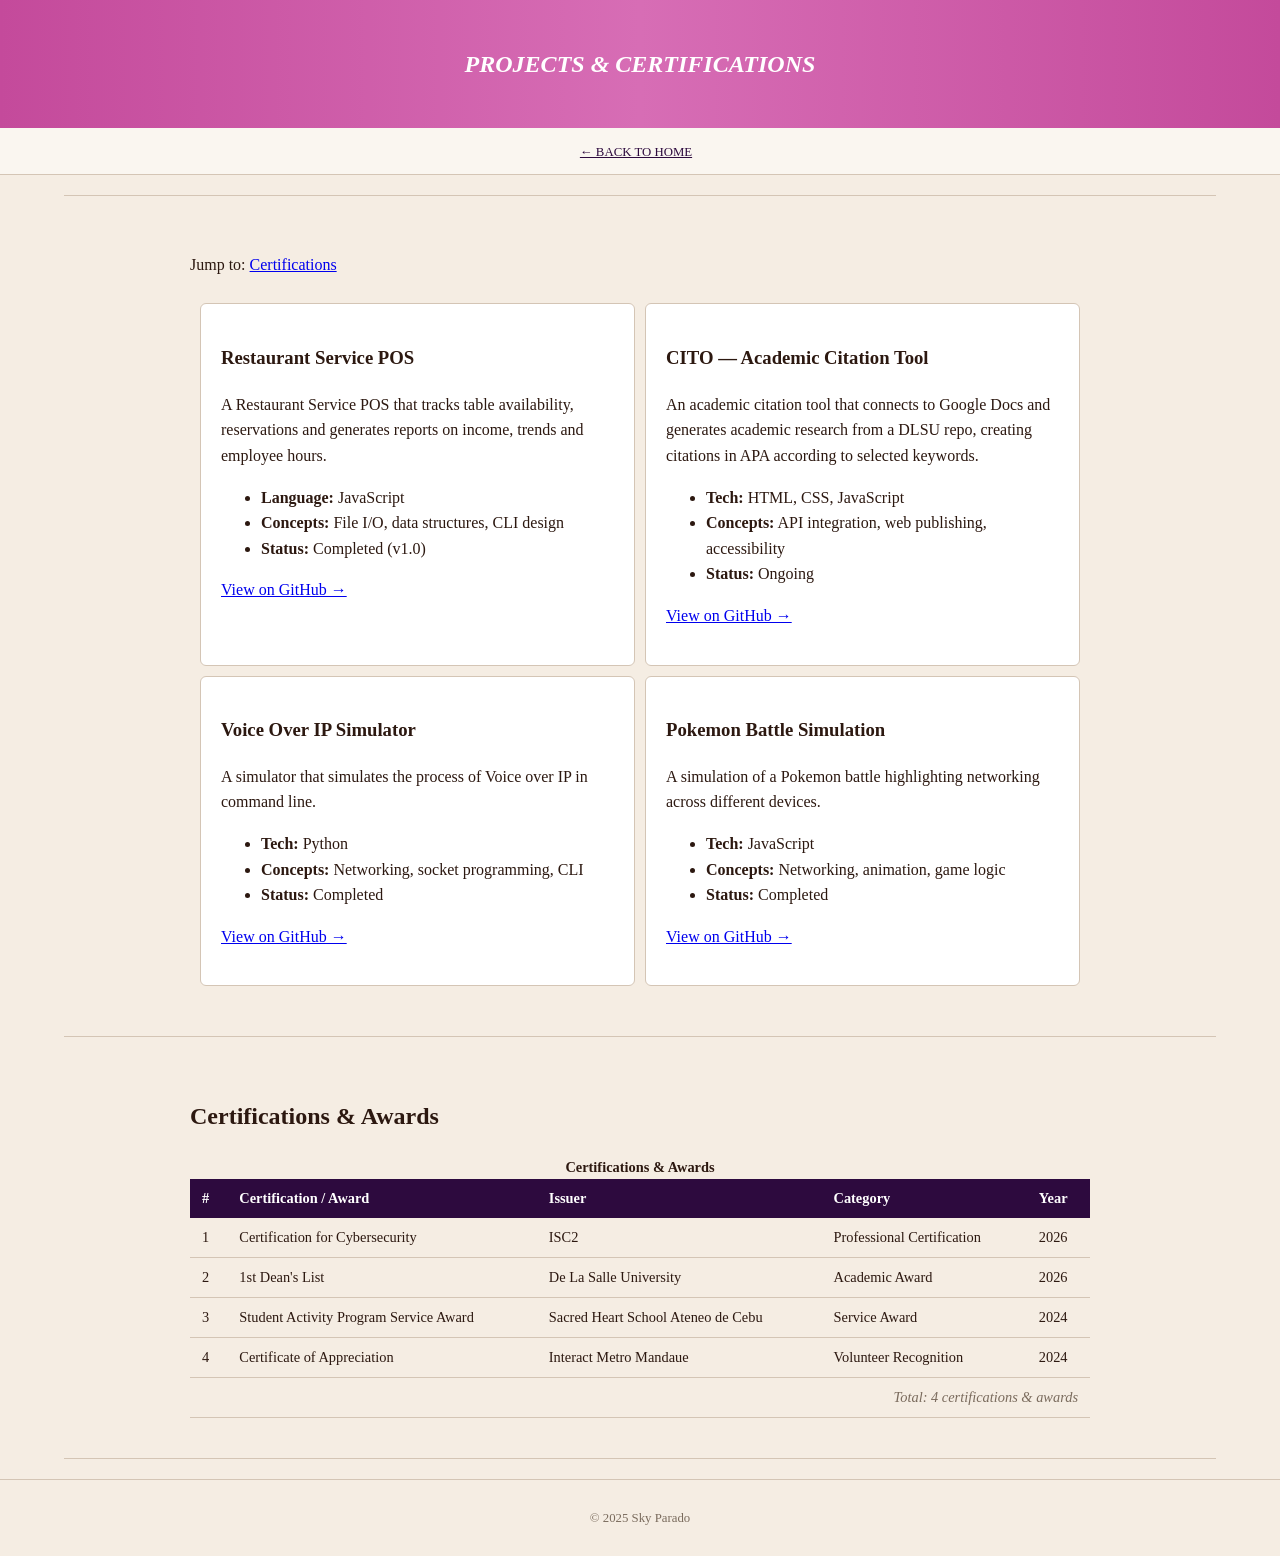
==== projects.html @ 33c5044b "HO1 with CSS styling" ====
<!DOCTYPE html>
<html lang="en">

<head>
  <meta charset="UTF-8" />
  <meta name="viewport" content="width=device-width, initial-scale=1.0" />
  <title>Projects &amp; Certifications – Sky Parado</title>
  <link rel="stylesheet" href="styles.css" />
</head>

<body>
  <header class="projects-page-header">
    <h2>PROJECTS &amp; CERTIFICATIONS</h2>
  </header>
  <nav>
    <a href="index.html">&larr; Back to Home</a> &nbsp;
  </nav>
  <hr />
  <main>
    <section id="projects">

      <p class="jump-link">Jump to: <a href="#certifications">Certifications</a></p>

      <table class="projects-grid">

        <!-- Row 1 -->
        <tr>
          <td>
            <h3 class="project-title">Restaurant Service POS</h3>
            <div class="project-details">
              <p>
                A Restaurant Service POS that tracks table availability, reservations and generates
                reports on income, trends and employee hours.
              </p>
              <ul>
                <li><strong>Language:</strong> JavaScript</li>
                <li><strong>Concepts:</strong> File I/O, data structures, CLI design</li>
                <li><strong>Status:</strong> Completed (v1.0)</li>
              </ul>
              <p><a class="project-link" href="https://github.com/PeelyMart/QuickServePos" target="_blank">View on
                  GitHub &rarr;</a></p>
            </div>
          </td>

          <td>
            <h3 class="project-title">CITO &mdash; Academic Citation Tool</h3>
            <div class="project-details">
              <p>
                An academic citation tool that connects to Google Docs and generates academic research
                from a DLSU repo, creating citations in APA according to selected keywords.
              </p>
              <ul>
                <li><strong>Tech:</strong> HTML, CSS, JavaScript</li>
                <li><strong>Concepts:</strong> API integration, web publishing, accessibility</li>
                <li><strong>Status:</strong> Ongoing</li>
              </ul>
              <p><a class="project-link" href="https://github.com/skyparado/CITO-Citation-Tool" target="_blank">View on
                  GitHub &rarr;</a></p>
            </div>
          </td>
        </tr>
        <tr>
          <td>
            <h3 class="project-title">Voice Over IP Simulator</h3>
            <div class="project-details">
              <p>
                A simulator that simulates the process of Voice over IP in command line.
              </p>
              <ul>
                <li><strong>Tech:</strong> Python</li>
                <li><strong>Concepts:</strong> Networking, socket programming, CLI</li>
                <li><strong>Status:</strong> Completed</li>
              </ul>
              <p><a href="https://github.com/skyparado/Voice-Over-IP-Simulator" target="_blank">View on GitHub
                  &rarr;</a></p>
            </div>
          </td>

          <td>
            <h3 class="project-title">Pokemon Battle Simulation</h3>
            <div class="project-details">
              <p>
                A simulation of a Pokemon battle highlighting networking across different devices.
              </p>
              <ul>
                <li><strong>Tech:</strong> JavaScript</li>
                <li><strong>Concepts:</strong> Networking, animation, game logic</li>
                <li><strong>Status:</strong> Completed</li>
              </ul>
              <p><a href="https://github.com/skyparado/Pokemon-Battle-Simulation" target="_blank">View on GitHub
                  &rarr;</a></p>
            </div>
          </td>
        </tr>
      </table>
    </section>
    <hr />
    <section id="certifications">
      <h2>Certifications &amp; Awards</h2>

      <table class="certifications-table">
        <caption><strong>Certifications &amp; Awards</strong></caption>
        <thead>
          <tr>
            <th>#</th>
            <th>Certification / Award</th>
            <th>Issuer</th>
            <th>Category</th>
            <th>Year</th>
          </tr>
        </thead>
        <tbody>
          <tr>
            <td class="cell-center">1</td>
            <td>Certification for Cybersecurity</td>
            <td>ISC2</td>
            <td>Professional Certification</td>
            <td class="cell-center">2026</td>
          </tr>
          <tr>
            <td class="cell-center">2</td>
            <td>1st Dean's List</td>
            <td>De La Salle University</td>
            <td>Academic Award</td>
            <td class="cell-center">2026</td>
          </tr>
          <tr>
            <td class="cell-center">3</td>
            <td>Student Activity Program Service Award</td>
            <td>Sacred Heart School Ateneo de Cebu</td>
            <td>Service Award</td>
            <td class="cell-center">2024</td>
          </tr>
          <tr>
            <td class="cell-center">4</td>
            <td>Certificate of Appreciation</td>
            <td>Interact Metro Mandaue</td>
            <td>Volunteer Recognition</td>
            <td class="cell-center">2024</td>
          </tr>
        </tbody>
        <tfoot>
          <tr>
            <td colspan="5"><em>Total: 4 certifications &amp; awards</em></td>
          </tr>
        </tfoot>
      </table>
    </section>
  </main>
  <hr />

  <footer>
    <p>
      &copy; 2025 Sky Parado
    </p>
  </footer>

</body>

</html>
---- styles.css ----
body {
  font-family: Georgia, serif;
  margin: 0;
  padding: 0;
  background-color: #f5ede3;
  color: #2c1810;
  line-height: 1.6;
}

header {
  background: linear-gradient(to bottom, #2d0a3e, #c44a9b);
  color: white;
  text-align: center;
  padding: 40px 20px 30px;
}

.header-subtitle {
  font-size: 0.85rem;
  letter-spacing: 0.3em;
  color: #e8a4cf;
}

.header-tagline {
  font-size: 0.75rem;
  letter-spacing: 0.2em;
  background-color: rgba(0, 0, 0, 0.25);
  display: inline-block;
  padding: 5px 15px;
  margin-top: 8px;
}

nav {
  text-align: center;
  padding: 10px;
  background-color: #faf6f0;
  border-bottom: 1px solid #d4c5b5;
}

nav a {
  margin: 0 10px;
  color: #2d0a3e;
  font-size: 0.8rem;
  text-transform: uppercase;
}

section {
  max-width: 900px;
  margin: 0 auto;
  padding: 20px 30px;
}

hr {
  border: none;
  height: 1px;
  background-color: #d4c5b5;
  max-width: 90%;
  margin: 20px auto;
}

#about table {
  width: 100%;
  border-collapse: collapse;
}

#about td {
  padding: 10px;
  vertical-align: top;
}

.quick-facts {
  border-collapse: collapse;
  font-size: 0.85rem;
  margin-top: 15px;
}

.quick-facts td {
  padding: 5px 10px;
  border: 1px solid #d4c5b5;
}

#media table {
  width: 100%;
  border-collapse: separate;
  border-spacing: 10px;
}

#media td {
  background-color: white;
  border: 1px solid #d4c5b5;
  border-radius: 6px;
  padding: 20px;
  text-align: center;
  vertical-align: top;
}

figcaption {
  font-size: 0.8rem;
  color: #7a6b5d;
  font-style: italic;
}

audio {
  width: 100%;
  max-width: 300px;
}

video {
  max-width: 100%;
}

.projects-page-header {
  background: linear-gradient(to right, #c44a9b, #d76db5, #c44a9b);
  padding: 25px;
}

.projects-page-header h2 {
  color: white;
  font-style: italic;
  text-transform: uppercase;
}

#projects table {
  width: 100%;
  border-collapse: separate;
  border-spacing: 10px;
}

#projects td {
  width: 50%;
  background-color: white;
  border: 1px solid #d4c5b5;
  border-radius: 6px;
  padding: 20px;
  vertical-align: top;
}

#certifications table {
  width: 100%;
  border-collapse: collapse;
  font-size: 0.9rem;
}

#certifications th {
  background-color: #2d0a3e;
  color: white;
  padding: 8px 12px;
  text-align: left;
}

#certifications td {
  padding: 8px 12px;
  border-bottom: 1px solid #d4c5b5;
}

#certifications tfoot td {
  text-align: right;
  font-style: italic;
  color: #7a6b5d;
}

fieldset {
  border: 1px solid #d4c5b5;
  border-radius: 6px;
  padding: 20px;
  margin-bottom: 10px;
  background-color: white;
}

legend {
  font-weight: bold;
  color: #4a1564;
  padding: 0 5px;
}

input[type="text"],
input[type="email"],
input[type="tel"],
select,
textarea {
  padding: 6px 10px;
  border: 1px solid #d4c5b5;
  border-radius: 4px;
  margin-top: 4px;
}

input[type="submit"] {
  background-color: #4a1564;
  color: white;
  border: none;
  padding: 8px 20px;
  border-radius: 4px;
}

footer {
  text-align: center;
  padding: 15px;
  font-size: 0.8rem;
  color: #7a6b5d;
  border-top: 1px solid #d4c5b5;
}

footer a {
  color: #4a1564;
}
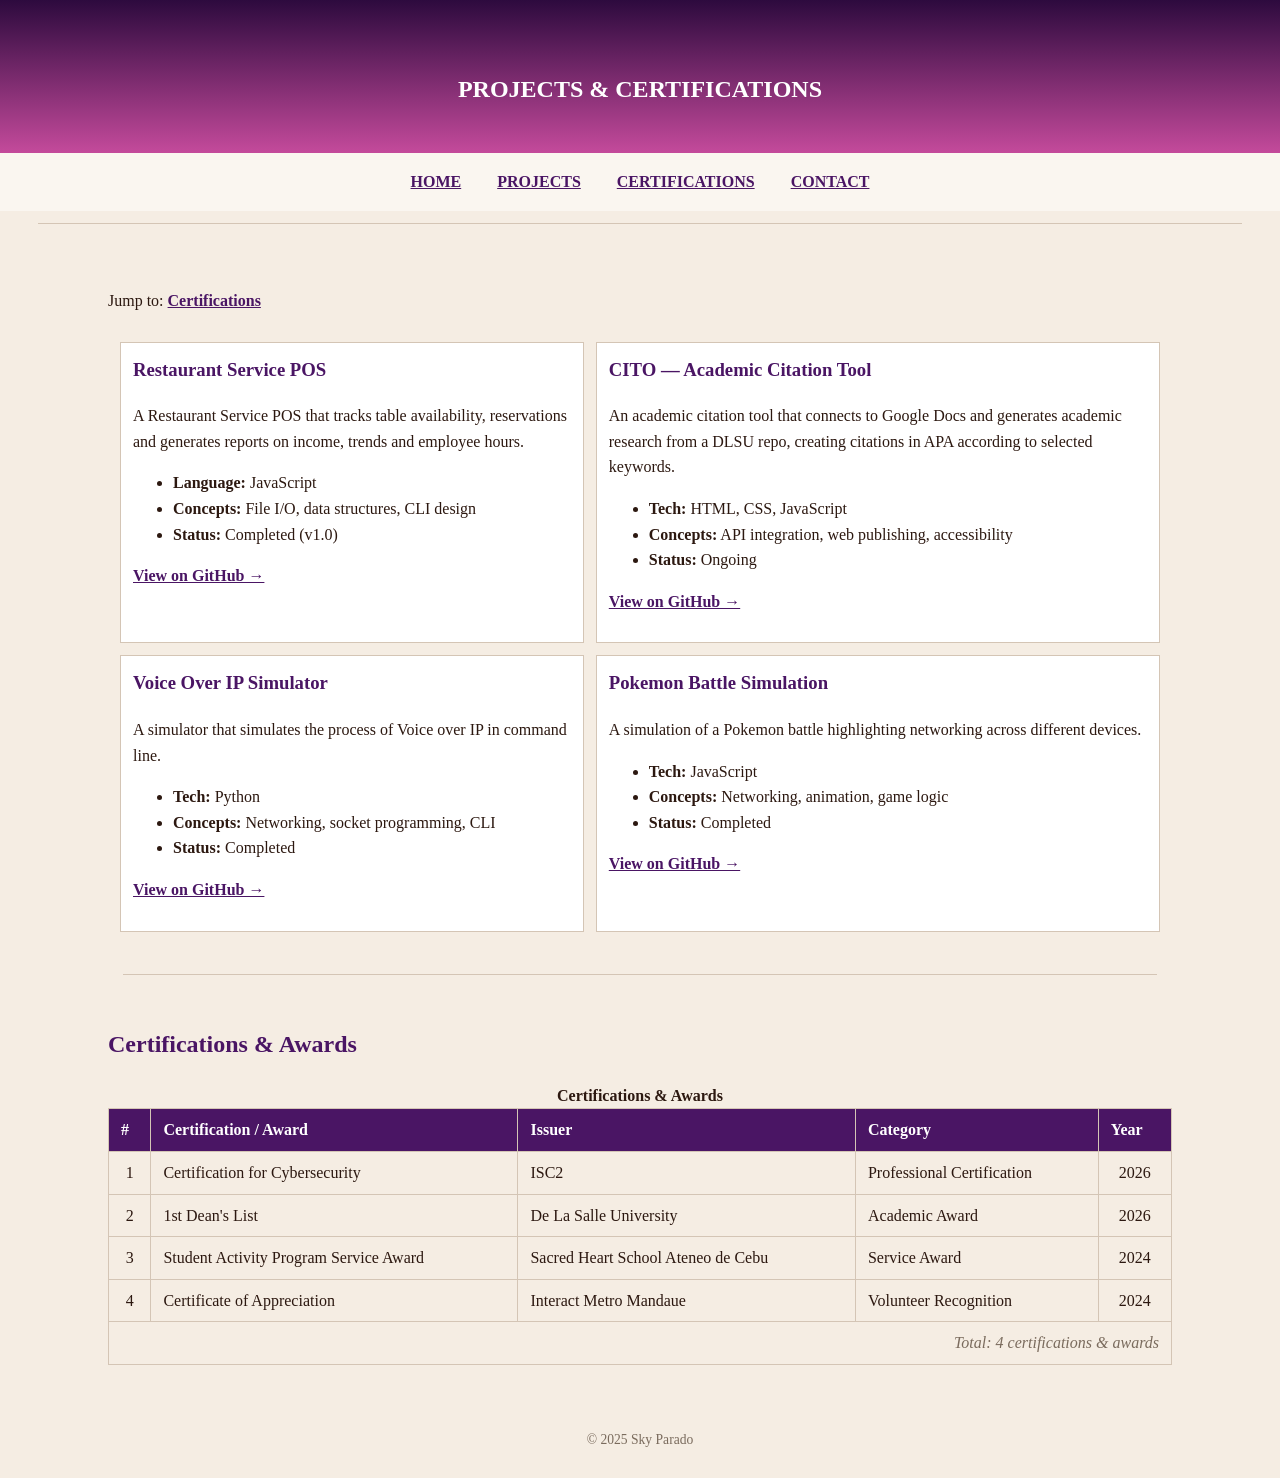
==== commit 85b6a63e: "Add files via upload" ====
--- a/projects.html
+++ b/projects.html
@@ -9,25 +9,28 @@
 </head>
 
 <body>
-  <header class="projects-page-header">
+  <header>
     <h2>PROJECTS &amp; CERTIFICATIONS</h2>
   </header>
   <nav>
-    <a href="index.html">&larr; Back to Home</a> &nbsp;
+    <a href="index.html">HOME</a>
+    <a href="#projects">PROJECTS</a>
+    <a href="#certifications">CERTIFICATIONS</a>
+    <a href="index.html#contact">CONTACT</a>
   </nav>
   <hr />
   <main>
     <section id="projects">
 
-      <p class="jump-link">Jump to: <a href="#certifications">Certifications</a></p>
+      <p>Jump to: <a href="#certifications">Certifications</a></p>
 
-      <table class="projects-grid">
+      <table>
 
         <!-- Row 1 -->
         <tr>
           <td>
-            <h3 class="project-title">Restaurant Service POS</h3>
-            <div class="project-details">
+            <h3>Restaurant Service POS</h3>
+            <div>
               <p>
                 A Restaurant Service POS that tracks table availability, reservations and generates
                 reports on income, trends and employee hours.
@@ -37,14 +40,14 @@
                 <li><strong>Concepts:</strong> File I/O, data structures, CLI design</li>
                 <li><strong>Status:</strong> Completed (v1.0)</li>
               </ul>
-              <p><a class="project-link" href="https://github.com/PeelyMart/QuickServePos" target="_blank">View on
+              <p><a href="https://github.com/PeelyMart/QuickServePos" target="_blank">View on
                   GitHub &rarr;</a></p>
             </div>
           </td>
 
           <td>
-            <h3 class="project-title">CITO &mdash; Academic Citation Tool</h3>
-            <div class="project-details">
+            <h3>CITO &mdash; Academic Citation Tool</h3>
+            <div>
               <p>
                 An academic citation tool that connects to Google Docs and generates academic research
                 from a DLSU repo, creating citations in APA according to selected keywords.
@@ -54,15 +57,15 @@
                 <li><strong>Concepts:</strong> API integration, web publishing, accessibility</li>
                 <li><strong>Status:</strong> Ongoing</li>
               </ul>
-              <p><a class="project-link" href="https://github.com/skyparado/CITO-Citation-Tool" target="_blank">View on
+              <p><a href="https://github.com/skyparado/CITO-Citation-Tool" target="_blank">View on
                   GitHub &rarr;</a></p>
             </div>
           </td>
         </tr>
         <tr>
           <td>
-            <h3 class="project-title">Voice Over IP Simulator</h3>
-            <div class="project-details">
+            <h3>Voice Over IP Simulator</h3>
+            <div>
               <p>
                 A simulator that simulates the process of Voice over IP in command line.
               </p>
@@ -77,8 +80,8 @@
           </td>
 
           <td>
-            <h3 class="project-title">Pokemon Battle Simulation</h3>
-            <div class="project-details">
+            <h3>Pokemon Battle Simulation</h3>
+            <div>
               <p>
                 A simulation of a Pokemon battle highlighting networking across different devices.
               </p>
@@ -147,8 +150,6 @@
       </table>
     </section>
   </main>
-  <hr />
-
   <footer>
     <p>
       &copy; 2025 Sky Parado
@@ -157,4 +158,4 @@
 
 </body>
 
-</html>+</html>
--- a/styles.css
+++ b/styles.css
@@ -1,204 +1,241 @@
 body {
-  font-family: Georgia, serif;
-  margin: 0;
-  padding: 0;
+  margin: 0;
   background-color: #f5ede3;
   color: #2c1810;
+  font-family: Georgia, serif;
   line-height: 1.6;
 }
 
 header {
+  padding: 70px 10px 45px;
+  text-align: center;
+  color: white;
   background: linear-gradient(to bottom, #2d0a3e, #c44a9b);
-  color: white;
-  text-align: center;
-  padding: 40px 20px 30px;
+}
+
+header h1 {
+  margin: 0;
+  white-space: nowrap;
+  font-size: 3.8rem;
+}
+
+header h1::after {
+  content: "";
+  border-right: 3px solid white;
+  animation: blink 0.7s step-end infinite;
+}
+
+@keyframes blink {
+  50% {
+    border-color: transparent;
+  }
+}
+
+header h2 {
+  margin: 0;
+  color: white;
 }
 
 .header-subtitle {
-  font-size: 0.85rem;
-  letter-spacing: 0.3em;
-  color: #e8a4cf;
+  margin: 1px 0 10px;
+  color: #f3c2df;
+  letter-spacing: 0.25em;
 }
 
 .header-tagline {
-  font-size: 0.75rem;
+  display: inline-block;
+  margin: 10px 0 0;
+  padding: 6px 14px;
+  background-color: #4a1564;
+  font-size: 0.8rem;
   letter-spacing: 0.2em;
-  background-color: rgba(0, 0, 0, 0.25);
+}
+
+nav {
+  padding: 12px;
+  text-align: center;
+  background-color: #faf6f0;
+}
+
+a {
+  color: #4a1564;
+  font-weight: bold;
+}
+
+nav a {
   display: inline-block;
-  padding: 5px 15px;
-  margin-top: 8px;
-}
-
-nav {
-  text-align: center;
-  padding: 10px;
-  background-color: #faf6f0;
-  border-bottom: 1px solid #d4c5b5;
-}
-
-nav a {
-  margin: 0 10px;
-  color: #2d0a3e;
-  font-size: 0.8rem;
-  text-transform: uppercase;
-}
-
-section {
-  max-width: 900px;
+  margin: 0 8px;
+  padding: 4px 8px;
+}
+
+nav a:hover,
+input[type="submit"]:hover {
+  box-shadow: 0 3px 8px #7a6b5d;
+}
+
+section,
+main {
+  max-width: 1100px;
   margin: 0 auto;
-  padding: 20px 30px;
+  padding: 18px 18px;
+}
+
+h2,
+h3 {
+  color: #4a1564;
 }
 
 hr {
-  border: none;
+  width: 94%;
   height: 1px;
+  margin: 12px auto;
+  border: 0;
   background-color: #d4c5b5;
-  max-width: 90%;
-  margin: 20px auto;
-}
-
-#about table {
+}
+
+table {
   width: 100%;
+}
+
+td {
+  padding: 12px;
+  vertical-align: top;
+}
+
+.about-photo img {
+  width: 240px;
+  height: 300px;
+  object-fit: cover;
+  border: 4px solid #4a1564;
+}
+
+.quick-facts {
+  margin-top: 18px;
   border-collapse: collapse;
-}
-
-#about td {
-  padding: 10px;
-  vertical-align: top;
-}
-
-.quick-facts {
-  border-collapse: collapse;
-  font-size: 0.85rem;
-  margin-top: 15px;
-}
-
-.quick-facts td {
-  padding: 5px 10px;
+  font-size: 0.9rem;
+}
+
+.quick-facts td,
+th,
+.certifications-table td {
   border: 1px solid #d4c5b5;
 }
 
-#media table {
-  width: 100%;
-  border-collapse: separate;
-  border-spacing: 10px;
-}
-
-#media td {
+#media td,
+#projects td,
+fieldset {
   background-color: white;
   border: 1px solid #d4c5b5;
-  border-radius: 6px;
-  padding: 20px;
-  text-align: center;
-  vertical-align: top;
+}
+
+#media td {
+  text-align: center;
+}
+
+#projects td:hover {
+  box-shadow: 0 0 18px #c44a9b;
+}
+
+#media table,
+#projects table {
+  border-spacing: 12px;
+}
+
+figure {
+  margin: 0;
+}
+
+figure img {
+  max-width: 100%;
+  border: 4px solid #4a1564;
 }
 
 figcaption {
-  font-size: 0.8rem;
   color: #7a6b5d;
+  font-size: 0.85rem;
   font-style: italic;
 }
 
-audio {
-  width: 100%;
-  max-width: 300px;
-}
-
+.hobby-list {
+  max-width: 780px;
+  margin: 0 auto 18px;
+  padding-left: 0;
+  list-style: none;
+  text-align: left;
+}
+
+.hobby-list li {
+  margin-bottom: 8px;
+  padding-left: 12px;
+  border-left: 4px solid #c44a9b;
+}
+
+audio,
 video {
   max-width: 100%;
 }
 
-.projects-page-header {
-  background: linear-gradient(to right, #c44a9b, #d76db5, #c44a9b);
-  padding: 25px;
-}
-
-.projects-page-header h2 {
-  color: white;
-  font-style: italic;
-  text-transform: uppercase;
-}
-
-#projects table {
-  width: 100%;
-  border-collapse: separate;
-  border-spacing: 10px;
-}
-
-#projects td {
-  width: 50%;
-  background-color: white;
-  border: 1px solid #d4c5b5;
-  border-radius: 6px;
-  padding: 20px;
-  vertical-align: top;
-}
-
-#certifications table {
-  width: 100%;
+#projects h3 {
+  margin-top: 0;
+}
+
+th {
+  padding: 8px 12px;
+  color: white;
+  text-align: left;
+  background-color: #4a1564;
+}
+
+.certifications-table {
   border-collapse: collapse;
-  font-size: 0.9rem;
-}
-
-#certifications th {
-  background-color: #2d0a3e;
-  color: white;
+}
+
+.certifications-table td {
   padding: 8px 12px;
-  text-align: left;
-}
-
-#certifications td {
-  padding: 8px 12px;
-  border-bottom: 1px solid #d4c5b5;
-}
-
-#certifications tfoot td {
+}
+
+.cell-center {
+  text-align: center;
+}
+
+tfoot td {
+  color: #7a6b5d;
   text-align: right;
   font-style: italic;
-  color: #7a6b5d;
 }
 
 fieldset {
-  border: 1px solid #d4c5b5;
-  border-radius: 6px;
-  padding: 20px;
-  margin-bottom: 10px;
-  background-color: white;
+  margin-bottom: 12px;
+  padding: 18px;
 }
 
 legend {
+  padding: 6px 12px;
+  color: white;
+  background-color: #4a1564;
   font-weight: bold;
-  color: #4a1564;
-  padding: 0 5px;
-}
-
-input[type="text"],
-input[type="email"],
-input[type="tel"],
+}
+
+input,
 select,
 textarea {
-  padding: 6px 10px;
+  font-family: Georgia, serif;
+  box-sizing: border-box;
+  max-width: 100%;
+  padding: 7px 10px;
   border: 1px solid #d4c5b5;
-  border-radius: 4px;
-  margin-top: 4px;
 }
 
 input[type="submit"] {
-  background-color: #4a1564;
-  color: white;
-  border: none;
-  padding: 8px 20px;
-  border-radius: 4px;
+  color: white;
+  background-color: #4a1564;
+  border: 0;
+  font-weight: bold;
 }
 
 footer {
-  text-align: center;
-  padding: 15px;
-  font-size: 0.8rem;
+  padding: 14px;
   color: #7a6b5d;
-  border-top: 1px solid #d4c5b5;
-}
-
-footer a {
-  color: #4a1564;
-}+  text-align: center;
+  font-size: 0.85rem;
+}
